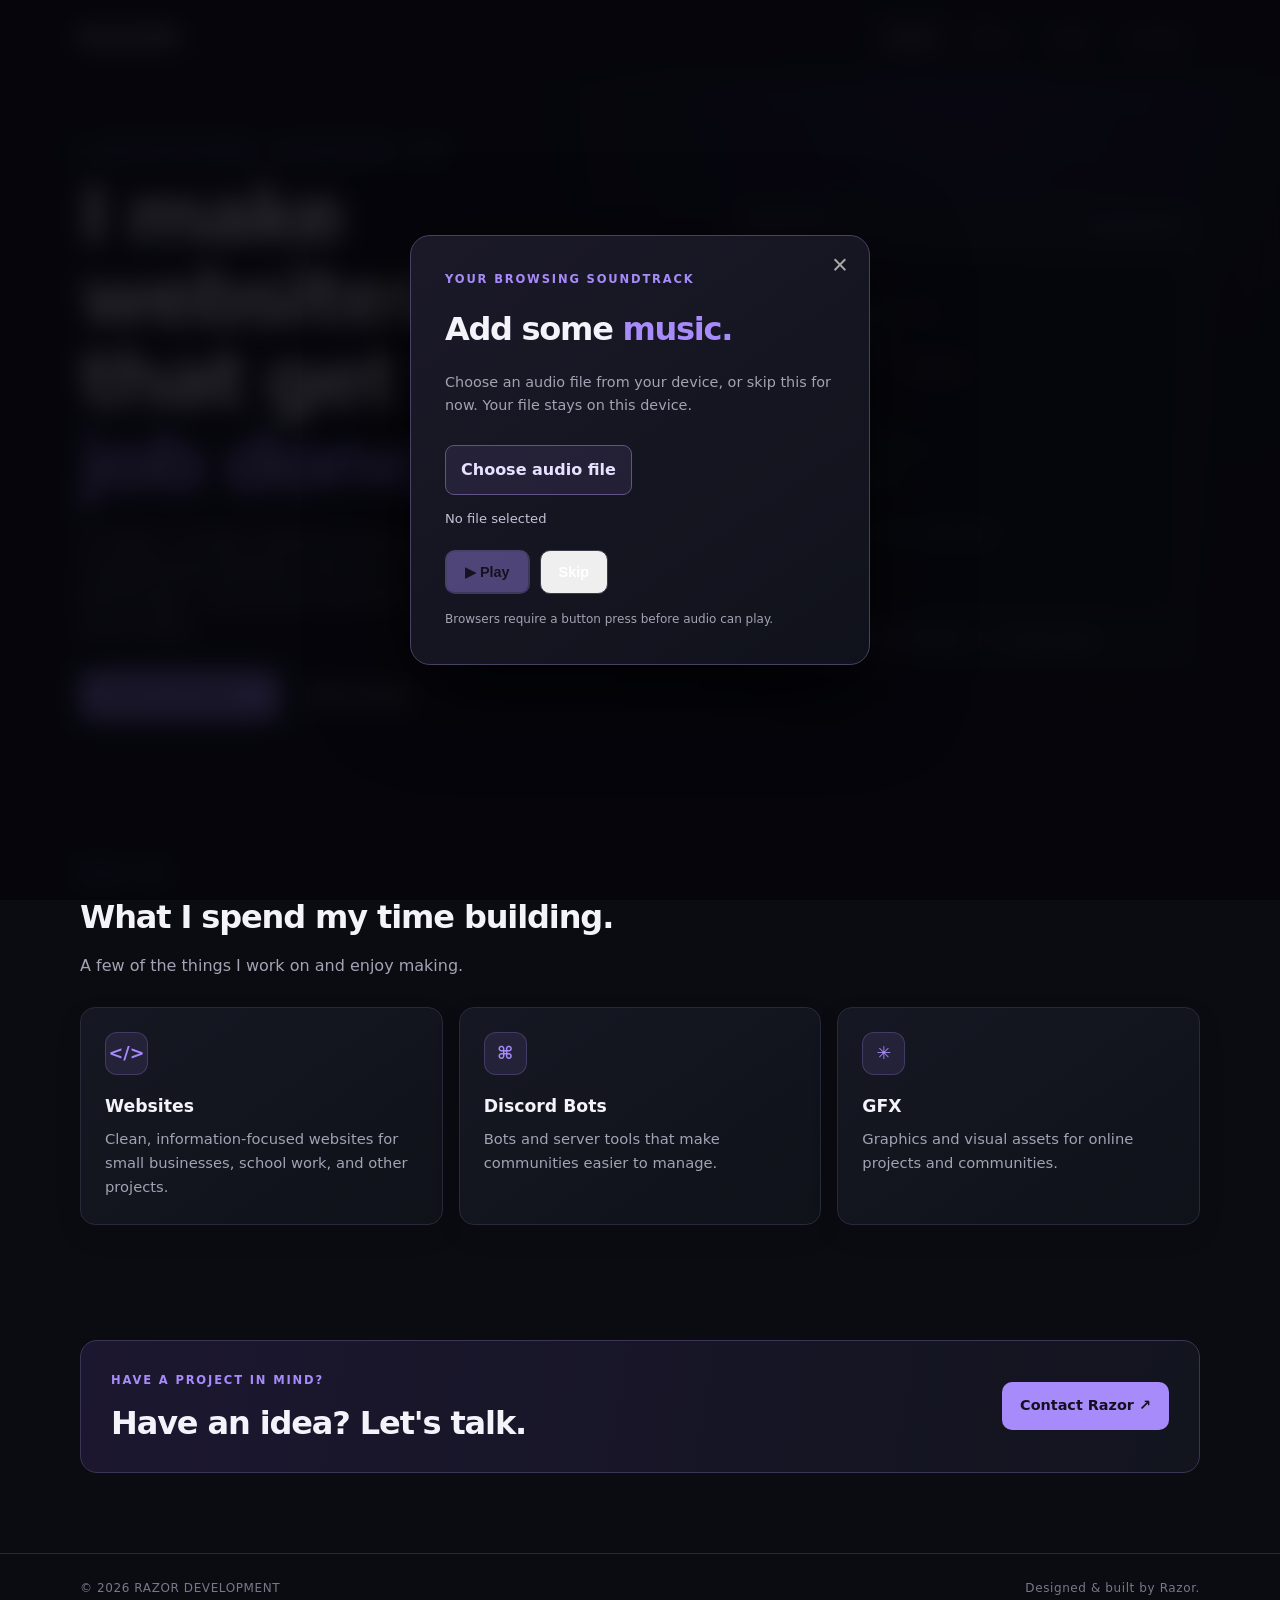
==== index.html @ 9cc21189 "Add files via upload" ====
<!DOCTYPE html>
<html lang="en">
<head>
  <meta charset="UTF-8"><meta name="viewport" content="width=device-width, initial-scale=1.0">
  <title>Razor | Developer</title><link rel="stylesheet" href="style.css">
</head>
<body>
  <header class="nav-wrap"><nav class="nav">
    <a class="logo" href="index.html">RAZOR<span>.</span></a>
    <button class="menu-toggle" aria-label="Toggle navigation" aria-expanded="false">☰</button>
    <div class="nav-links"><a class="active" href="index.html">Home</a><a href="about.html">About</a><a href="skills.html">Skills</a><a href="contact.html">Contact</a></div>
  </nav></header>
  <main>
    <section class="hero container">
      <div class="hero-copy">
        <p class="eyebrow"><span class="status-dot"></span> WEB DEVELOPMENT · DISCORD BOTS · GFX</p>
        <h1>I make websites<br>that get the <span>job done.</span></h1>
        <p class="lead">I'm Razor. I've been coding for about two years, mostly making straightforward websites, working on school projects, and building Discord bots. I also do GFX and know my way around Discord server setup.</p>
        <div class="actions"><a class="button primary" href="skills.html">Explore my skills <span>↗</span></a><a class="button secondary" href="contact.html">Get in touch</a></div>
      </div>
      <div class="hero-card">
        <div class="card-top"><span>RAZOR.DEV</span><span class="live">● RAZOR.DEV</span></div>
        <div class="code-window"><div class="dots"><i></i><i></i><i></i></div>
          <pre><span class="purple">const</span> developer = {
  name: <span class="green">"Razor"</span>,
  experience: <span class="orange">"2 years"</span>,
  focus: [
    <span class="green">"Websites"</span>,
    <span class="green">"Discord bots"</span>,
    <span class="green">"GFX design"</span>
  ],
  learning: <span class="green">"Keep learning"</span>
};</pre>
        </div>
        <div class="card-bottom"><span>CREATIVE THINKING</span><span>✦</span><span>CLEAN CODE</span></div>
      </div>
    </section>
    <!-- TODO: Add your best website screenshots or featured project cards in this section. -->
    <section class="container section">
      <div class="section-heading"><p class="eyebrow">WHAT I DO</p><h2>What I spend my time building.</h2><p class="muted">A few of the things I work on and enjoy making.</p></div>
      <div class="grid three">
        <article class="feature"><div class="feature-icon">&lt;/&gt;</div><h3>Websites</h3><p>Clean, information-focused websites for small businesses, school work, and other projects.</p></article>
        <article class="feature"><div class="feature-icon">⌘</div><h3>Discord Bots</h3><p>Bots and server tools that make communities easier to manage.</p></article>
        <article class="feature"><div class="feature-icon">✳</div><h3>GFX</h3><p>Graphics and visual assets for online projects and communities.</p></article>
      </div>
    </section>
    <section class="container callout"><div><p class="eyebrow">HAVE A PROJECT IN MIND?</p><h2>Have an idea? Let's talk.</h2></div><a class="button primary" href="contact.html">Contact Razor ↗</a></section>
  </main>
  <footer class="footer"><span>© 2026 RAZOR DEVELOPMENT</span><span>Designed & built by Razor.</span></footer>
  <script src="script.js"></script>
</body></html>
---- style.css ----
/* TODO: Customize the site palette and max width with these variables. */
:root{--bg:#0b0c12;--panel:#12141e;--panel2:#171a26;--text:#f4f3fa;--muted:#a2a3b3;--purple:#a78bfa;--line:#282a39;--max:1120px}*{box-sizing:border-box}html{scroll-behavior:smooth}body{margin:0;background:radial-gradient(ellipse at 75% 0%,#211a3c 0,transparent 32%),var(--bg);color:var(--text);font-family:Inter,ui-sans-serif,system-ui,-apple-system,Segoe UI,sans-serif;line-height:1.65}a{color:inherit;text-decoration:none}.container,.nav{width:min(var(--max),calc(100% - 48px));margin:auto}.nav-wrap{position:sticky;top:0;z-index:5;background:#0b0c12eF;border-bottom:1px solid #ffffff12;backdrop-filter:blur(16px)}.nav{height:76px;display:flex;align-items:center;justify-content:space-between}.logo{font-size:1.35rem;font-weight:900;letter-spacing:.1em}.logo span,h1 span{color:var(--purple)}.nav-links{display:flex;gap:8px}.nav-links a{color:var(--muted);font-size:.92rem;padding:9px 15px;border-radius:9px;transition:.2s}.nav-links a:hover,.nav-links a.active{color:white;background:#ffffff0d}.menu-toggle{display:none;background:none;border:1px solid var(--line);color:white;border-radius:8px;padding:7px 10px;font-size:1.2rem}.hero{min-height:610px;display:grid;grid-template-columns:1.1fr .9fr;align-items:center;gap:65px;padding-top:65px;padding-bottom:70px}.eyebrow{color:var(--purple);font-size:.72rem;font-weight:800;letter-spacing:.16em;margin:0 0 14px}.status-dot{display:inline-block;width:7px;height:7px;border-radius:50%;background:#62d69b;margin-right:8px;box-shadow:0 0 12px #62d69b}.hero h1,.page h1{font-size:clamp(2.8rem,6vw,5rem);line-height:1.07;letter-spacing:-.055em;margin:0 0 23px}.lead{color:#b8b8c7;font-size:1.08rem;max-width:610px}.narrow{max-width:650px}.actions{display:flex;gap:12px;margin-top:30px;flex-wrap:wrap}.button{display:inline-flex;align-items:center;gap:14px;padding:12px 18px;border-radius:10px;font-weight:750;font-size:.9rem;transition:transform .2s,background .2s}.button:hover{transform:translateY(-2px)}.primary{background:var(--purple);color:#151020}.primary:hover{background:#bba7ff}.secondary{border:1px solid #3a3b4b;color:white}.hero-card{padding:17px;border:1px solid #343047;border-radius:18px;background:linear-gradient(145deg,#1a1728,#11131d 70%);box-shadow:0 25px 90px #0008;transform:rotate(1deg)}.card-top,.card-bottom{display:flex;justify-content:space-between;color:#88899b;font-size:.67rem;font-weight:800;letter-spacing:.12em}.live{color:#62d69b}.code-window{margin:20px 0;background:#0b0d15;border:1px solid #292a38;border-radius:12px;padding:20px;overflow:auto}.dots{display:flex;gap:6px;margin-bottom:20px}.dots i{width:8px;height:8px;border-radius:50%;background:#545468}.code-window pre{font:clamp(.75rem,1.4vw,.9rem)/1.9 ui-monospace,SFMono-Regular,monospace;color:#d6d4e4}.purple,.violet-text{color:#b69cff}.green{color:#8bd6ad}.orange{color:#f3b779}.card-bottom{justify-content:center;gap:15px}.section{padding:75px 0}.section-heading{margin-bottom:28px}.section-heading h2,.callout h2,.panel h2{font-size:2rem;line-height:1.2;letter-spacing:-.035em;margin:0 0 10px}.muted,.feature p,.skill-card p,.panel p{color:var(--muted)}.grid{display:grid;gap:16px}.three{grid-template-columns:repeat(3,1fr)}.two{grid-template-columns:repeat(2,1fr)}.feature,.skill-card,.panel{border:1px solid var(--line);background:linear-gradient(145deg,#151722,#10121a);border-radius:15px;padding:24px}.feature-icon{width:43px;height:43px;display:grid;place-items:center;background:#a78bfa1c;border:1px solid #a78bfa3a;color:var(--purple);border-radius:12px;font-weight:800;font-size:1.1rem}.feature h3,.skill-card h3{margin:17px 0 6px;font-size:1.08rem}.feature p,.skill-card p{margin:0;font-size:.92rem}.callout{margin-top:40px;margin-bottom:80px;padding:30px;border:1px solid #3b3454;border-radius:17px;background:linear-gradient(100deg,#1c1730,#12141e);display:flex;justify-content:space-between;align-items:center;gap:20px}.callout h2{margin:0}.footer{border-top:1px solid var(--line);padding:25px max(24px,calc((100% - var(--max))/2));display:flex;justify-content:space-between;color:#77798b;font-size:.75rem;letter-spacing:.05em}.page{padding-top:85px;padding-bottom:80px;min-height:calc(100vh - 150px)}.page h1{font-size:clamp(2.8rem,5vw,4.4rem);margin-bottom:15px}.about-layout{display:grid;grid-template-columns:1.6fr .8fr;gap:18px;margin-top:42px}.about-main p:not(.eyebrow){font-size:.98rem}.facts .fact{display:flex;flex-direction:column;padding:15px 0;border-bottom:1px solid var(--line)}.fact strong{font-size:1.8rem;color:var(--purple);line-height:1.3}.fact span{font-size:.85rem;color:var(--muted)}.skills-section{padding-top:55px}.skill-head{display:flex;align-items:center;gap:15px}.skill-symbol{width:46px;height:46px;display:grid;place-items:center;border-radius:12px;background:#ffffff0b;font-size:1.15rem;font-weight:900}.skill-head h3{margin:0 0 3px}.skill-head p{font-size:.85rem}.tag{display:inline-block;margin-top:18px;border:1px solid var(--line);border-radius:30px;padding:4px 10px;color:#b9b4ca;font-size:.72rem}.orange-text{color:#f3a56a}.blue-text{color:#79aaff}.yellow-text{color:#f1d16d}.green-text{color:#8bd6ad}.contact-grid{display:grid;gap:13px;margin-top:40px;max-width:760px}.contact-card{display:flex;align-items:center;gap:17px;padding:20px;border:1px solid var(--line);border-radius:14px;background:linear-gradient(100deg,#171925,#11131c);transition:.2s}.contact-card[href]:hover{border-color:#8d76d2;transform:translateY(-2px)}.contact-icon{width:48px;height:48px;display:grid;place-items:center;border-radius:13px;background:#a78bfa1c;color:var(--purple);font-size:1.4rem}.contact-card span:nth-child(2){display:flex;flex-direction:column;flex:1}.contact-card small{font-size:.66rem;color:var(--purple);letter-spacing:.13em;font-weight:800}.contact-card strong{font-size:1.1rem}.contact-card em{font-style:normal;color:var(--muted);font-size:.8rem}.contact-card>b{color:#aaa}.unavailable{opacity:.75}.contact-note{margin-top:35px;max-width:760px}.contact-note h2{font-size:1.55rem}.contact-note p:last-child{margin-bottom:0}@media(max-width:800px){.hero{grid-template-columns:1fr;gap:35px;padding-top:65px}.hero-card{max-width:600px;width:100%;transform:none}.three{grid-template-columns:1fr 1fr}.about-layout{grid-template-columns:1fr}.callout{align-items:flex-start;flex-direction:column}}@media(max-width:600px){.container,.nav{width:min(100% - 32px,var(--max))}.nav{height:68px}.menu-toggle{display:block}.nav-links{display:none;position:absolute;top:68px;left:0;right:0;padding:12px 16px 18px;background:#0e0f17;border-bottom:1px solid var(--line);flex-direction:column}.nav-links.open{display:flex}.nav-links a{padding:11px}.hero{min-height:auto;padding-top:65px;padding-bottom:35px}.hero h1,.page h1{font-size:2.85rem}.lead{font-size:1rem}.three,.two{grid-template-columns:1fr}.section{padding:55px 0}.page{padding-top:60px}.footer{padding:22px 16px;gap:10px;flex-direction:column}.callout{margin-bottom:55px}.feature,.skill-card,.panel{padding:20px}}
::selection{background:#a78bfa;color:#111}
.feature,.skill-card,.panel,.contact-card{box-shadow:0 10px 28px #00000016}
.feature:hover,.skill-card:hover{border-color:#5b4b83;transform:translateY(-3px);transition:transform .2s,border-color .2s}
.logo{letter-spacing:.14em}

/* Music selector and persistent corner player */
.music-modal{position:fixed;inset:0;z-index:30;display:none;place-items:center;padding:20px;background:#05050bd9;backdrop-filter:blur(12px)}
.music-modal.visible{display:grid}
.music-dialog{position:relative;width:min(100%,460px);padding:34px;border:1px solid #494064;border-radius:20px;background:linear-gradient(145deg,#1b1928,#10121b);box-shadow:0 25px 90px #000b}
.music-dialog h2{font-size:2rem;letter-spacing:-.04em;margin:0 0 10px}.music-dialog h2 span{color:var(--purple)}
.music-description,.music-hint{color:var(--muted);font-size:.9rem}
.music-close{position:absolute;right:15px;top:12px;border:0;background:none;color:#aaa;font-size:1.7rem;cursor:pointer}
.music-file-label{display:inline-flex;margin-top:12px;padding:11px 15px;border:1px solid #62528a;border-radius:9px;background:#a78bfa18;color:#e8e0ff;font-weight:700;cursor:pointer}
.music-file{position:absolute;width:1px;height:1px;opacity:0;pointer-events:none}
.music-filename{min-height:1.4em;color:#c7c1d8;font-size:.82rem;overflow-wrap:anywhere}
.music-modal-actions{display:flex;gap:10px;flex-wrap:wrap;margin-top:20px}
.music-play:disabled{opacity:.4;cursor:not-allowed}
.music-hint{font-size:.75rem;margin:16px 0 0}
.music-player{position:fixed;right:20px;bottom:20px;z-index:20;display:none;align-items:center;gap:9px;padding:10px 12px;border:1px solid #39334c;border-radius:13px;background:#11121ded;box-shadow:0 10px 35px #0008;backdrop-filter:blur(12px);max-width:calc(100vw - 32px)}
.music-player.visible{display:flex}
.music-player-mark{color:var(--purple);font-size:1.2rem}
.music-player-name{max-width:150px;overflow:hidden;text-overflow:ellipsis;white-space:nowrap;color:#ddd9e9;font-size:.78rem}
.music-control{width:31px;height:31px;border:1px solid #454052;border-radius:8px;background:#ffffff0b;color:white;cursor:pointer}
.music-control:hover{border-color:var(--purple);color:var(--purple)}
@media(max-width:600px){.music-player{right:12px;bottom:12px}.music-dialog{padding:28px 22px}}
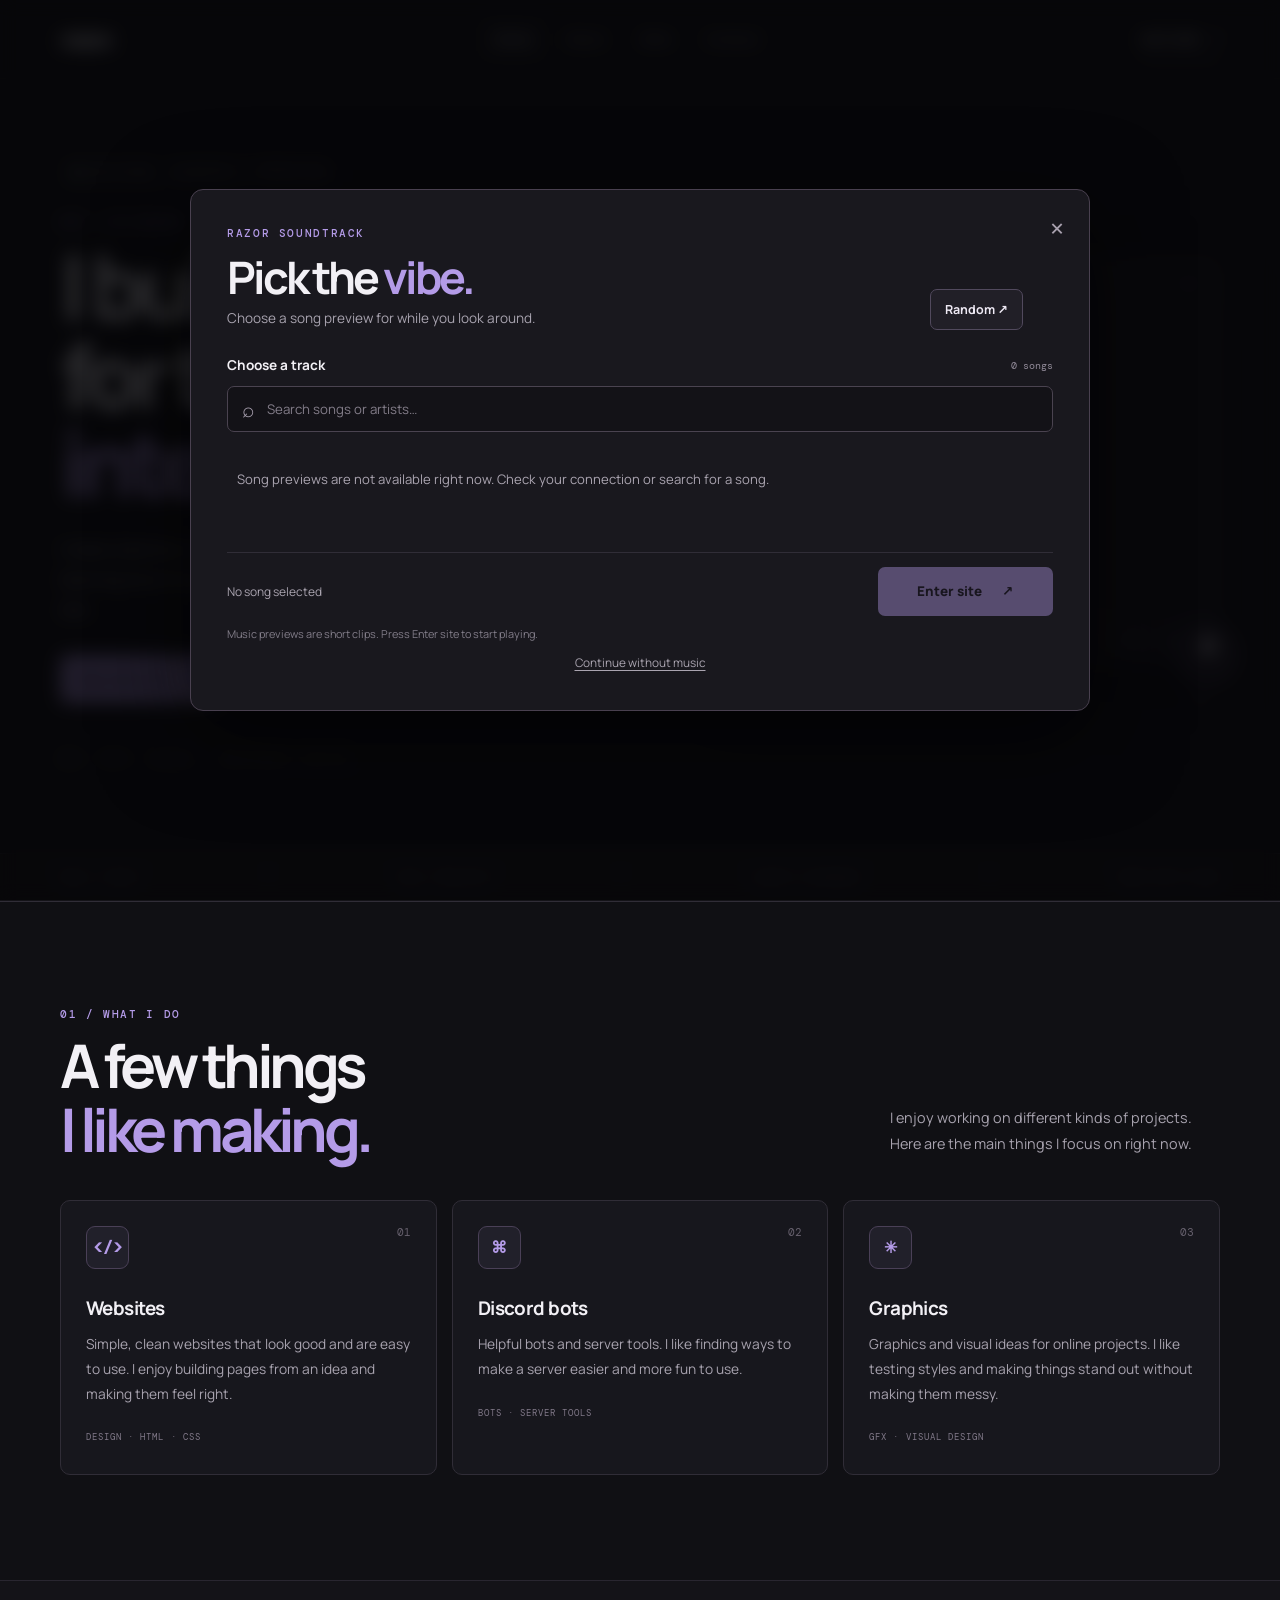
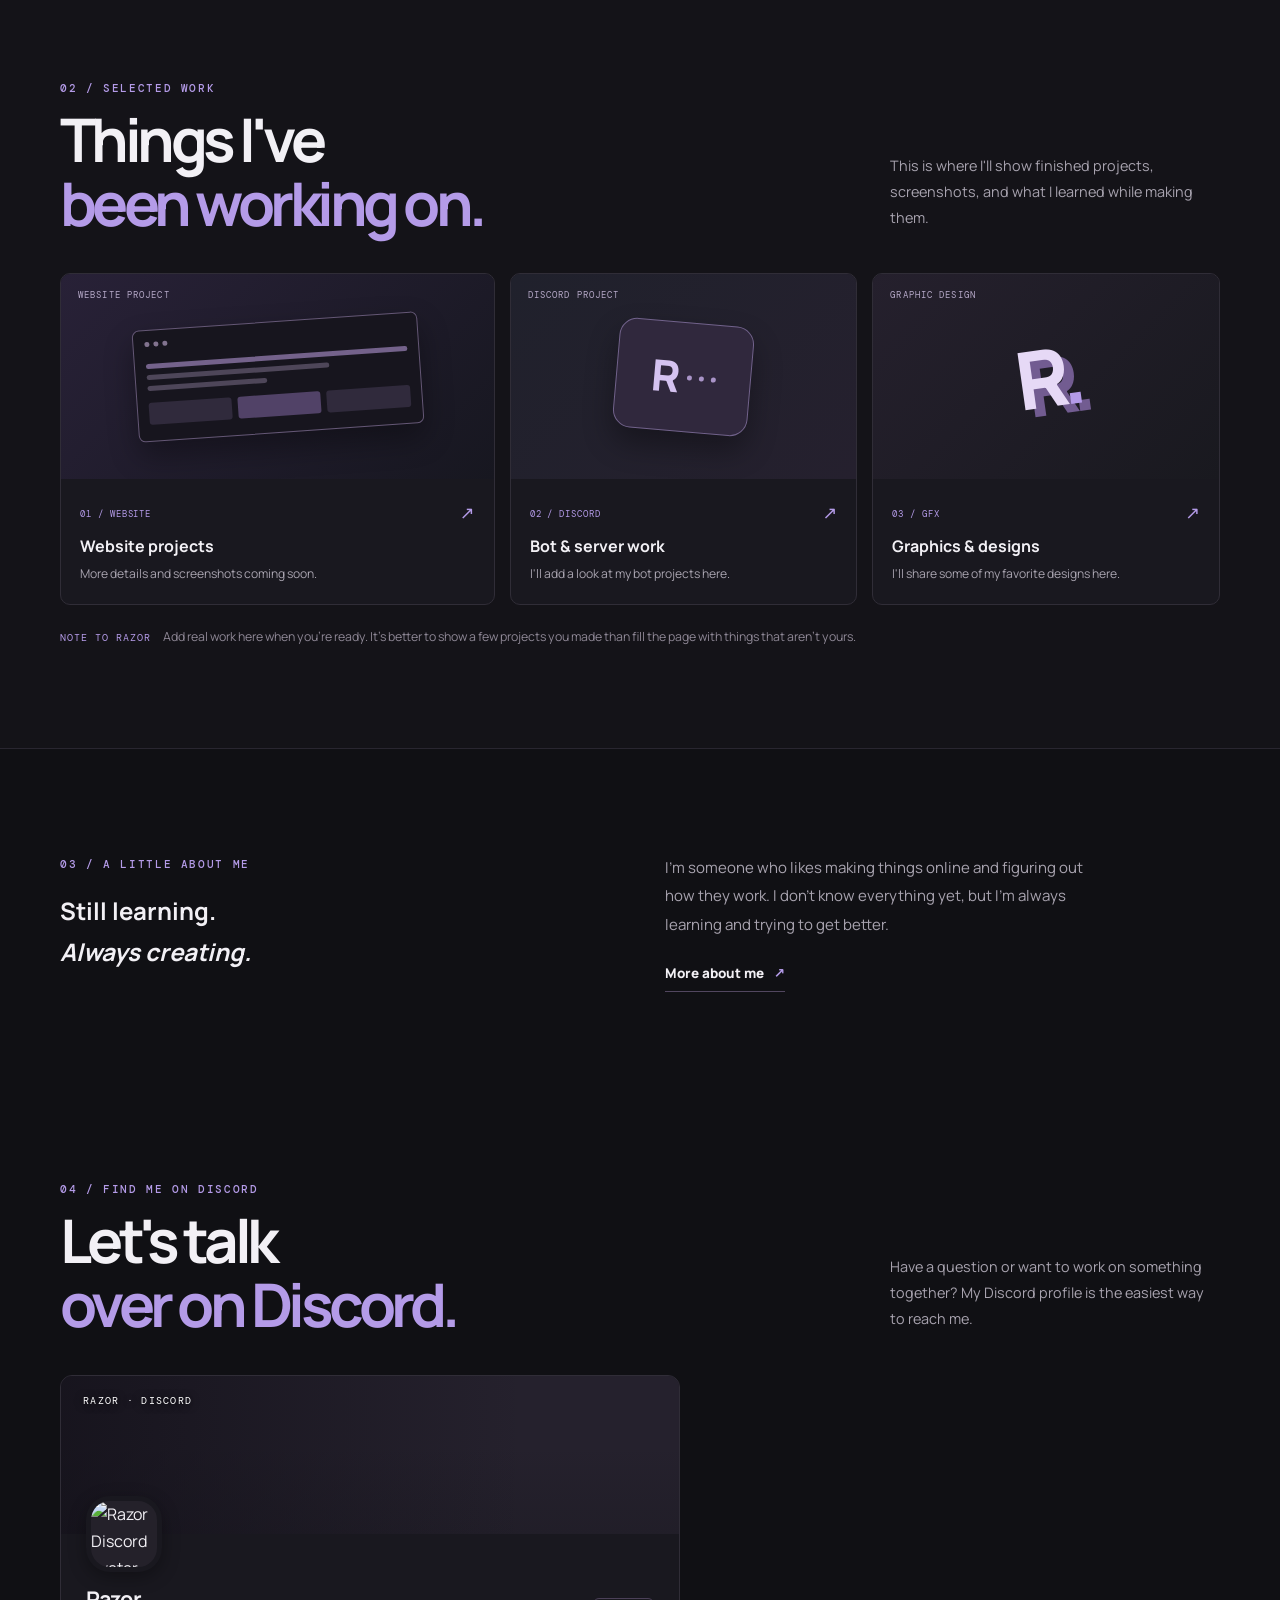
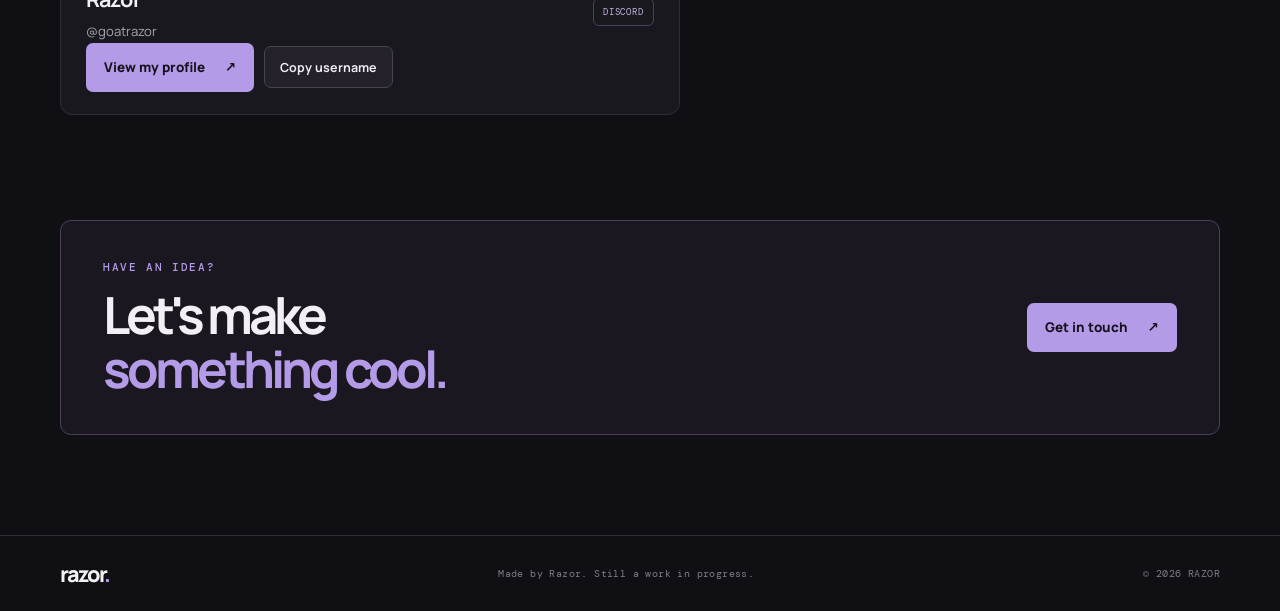
==== commit f49f51a9: "Add files via upload" ====
--- a/index.html
+++ b/index.html
@@ -1,51 +1,76 @@
-<!DOCTYPE html>
+<!doctype html>
 <html lang="en">
 <head>
-  <meta charset="UTF-8"><meta name="viewport" content="width=device-width, initial-scale=1.0">
-  <title>Razor | Developer</title><link rel="stylesheet" href="style.css">
+  <meta charset="utf-8"><meta name="viewport" content="width=device-width, initial-scale=1">
+  <meta name="description" content="Razor's portfolio — websites, Discord bots, and graphic design.">
+  <meta name="theme-color" content="#101014">
+  <title>Razor — Developer & Creator</title>
+  <link rel="preconnect" href="https://fonts.googleapis.com"><link rel="preconnect" href="https://fonts.gstatic.com" crossorigin>
+  <link href="https://fonts.googleapis.com/css2?family=DM+Mono:wght@400;500&family=Manrope:wght@400;500;600;700;800&display=swap" rel="stylesheet">
+  <link rel="stylesheet" href="style.css">
 </head>
 <body>
-  <header class="nav-wrap"><nav class="nav">
-    <a class="logo" href="index.html">RAZOR<span>.</span></a>
-    <button class="menu-toggle" aria-label="Toggle navigation" aria-expanded="false">☰</button>
+  <header class="site-header"><nav class="nav wrap" aria-label="Main navigation">
+    <a class="brand" href="index.html">razor<span>.</span></a>
+    <button class="menu-toggle" aria-label="Open menu" aria-expanded="false">☰</button>
     <div class="nav-links"><a class="active" href="index.html">Home</a><a href="about.html">About</a><a href="skills.html">Skills</a><a href="contact.html">Contact</a></div>
+    <a class="nav-cta" href="contact.html">Let's talk <span>↗</span></a>
   </nav></header>
   <main>
-    <section class="hero container">
+    <section class="hero wrap">
       <div class="hero-copy">
-        <p class="eyebrow"><span class="status-dot"></span> WEB DEVELOPMENT · DISCORD BOTS · GFX</p>
-        <h1>I make websites<br>that get the <span>job done.</span></h1>
-        <p class="lead">I'm Razor. I've been coding for about two years, mostly making straightforward websites, working on school projects, and building Discord bots. I also do GFX and know my way around Discord server setup.</p>
-        <div class="actions"><a class="button primary" href="skills.html">Explore my skills <span>↗</span></a><a class="button secondary" href="contact.html">Get in touch</a></div>
+        <div class="availability"><span></span> BUILDING, LEARNING & IMPROVING</div>
+        <p class="kicker">HEY, I'M RAZOR.</p>
+        <h1>I build things<br>for the <em>internet.</em></h1>
+        <p class="hero-intro">I make websites, Discord bots, and graphics. I like trying new ideas, learning how things work, and making each project better than the last.</p>
+        <div class="hero-actions"><a class="btn btn-primary" href="#work">See what I do <span>↘</span></a><a class="btn btn-quiet" href="contact.html">Get in touch</a></div>
+        <div class="hero-meta"><span>WEB · BOTS · DESIGN</span><span>INDEPENDENT CREATOR</span></div>
       </div>
-      <div class="hero-card">
-        <div class="card-top"><span>RAZOR.DEV</span><span class="live">● RAZOR.DEV</span></div>
-        <div class="code-window"><div class="dots"><i></i><i></i><i></i></div>
-          <pre><span class="purple">const</span> developer = {
-  name: <span class="green">"Razor"</span>,
-  experience: <span class="orange">"2 years"</span>,
-  focus: [
-    <span class="green">"Websites"</span>,
-    <span class="green">"Discord bots"</span>,
-    <span class="green">"GFX design"</span>
-  ],
-  learning: <span class="green">"Keep learning"</span>
-};</pre>
-        </div>
-        <div class="card-bottom"><span>CREATIVE THINKING</span><span>✦</span><span>CLEAN CODE</span></div>
+      <div class="hero-visual" aria-label="Decorative code preview">
+        <div class="visual-top"><span><i></i><i></i><i></i></span><span>about-razor.js</span><span>•••</span></div>
+        <div class="code-art"><p><b>01</b> <span class="syntax-purple">const</span> <span class="syntax-white">creator</span> = {</p><p><b>02</b> &nbsp;name: <span class="syntax-green">"Razor"</span>,</p><p><b>03</b> &nbsp;making: [</p><p><b>04</b> &nbsp;&nbsp;<span class="syntax-green">"Websites"</span>,</p><p><b>05</b> &nbsp;&nbsp;<span class="syntax-green">"Discord bots"</span>,</p><p><b>06</b> &nbsp;&nbsp;<span class="syntax-green">"Graphics"</span></p><p><b>07</b> &nbsp;],</p><p><b>08</b> &nbsp;goal: <span class="syntax-orange">"Keep improving"</span></p><p><b>09</b> };</p></div>
+        <div class="visual-bottom"><span><i class="status-dot"></i> CURRENTLY LEARNING</span><span>✳ 001 / RAZOR</span></div>
+        <div class="visual-stamp">R<span>.</span></div>
       </div>
     </section>
-    <!-- TODO: Add your best website screenshots or featured project cards in this section. -->
-    <section class="container section">
-      <div class="section-heading"><p class="eyebrow">WHAT I DO</p><h2>What I spend my time building.</h2><p class="muted">A few of the things I work on and enjoy making.</p></div>
-      <div class="grid three">
-        <article class="feature"><div class="feature-icon">&lt;/&gt;</div><h3>Websites</h3><p>Clean, information-focused websites for small businesses, school work, and other projects.</p></article>
-        <article class="feature"><div class="feature-icon">⌘</div><h3>Discord Bots</h3><p>Bots and server tools that make communities easier to manage.</p></article>
-        <article class="feature"><div class="feature-icon">✳</div><h3>GFX</h3><p>Graphics and visual assets for online projects and communities.</p></article>
+
+    <section class="intro-strip"><div class="wrap strip-inner"><span>SMALL IDEAS</span><b>×</b><span>REAL PROJECTS</span><b>×</b><span>ALWAYS LEARNING</span><b>×</b><span>MADE WITH CARE</span></div></section>
+
+    <section class="section wrap" id="work">
+      <div class="section-top"><div><p class="kicker">01 / WHAT I DO</p><h2>A few things<br><em>I like making.</em></h2></div><p class="section-note">I enjoy working on different kinds of projects. Here are the main things I focus on right now.</p></div>
+      <div class="service-grid">
+        <article class="service-card"><span class="service-number">01</span><div class="service-icon">&lt;/&gt;</div><h3>Websites</h3><p>Simple, clean websites that look good and are easy to use. I enjoy building pages from an idea and making them feel right.</p><span class="service-foot">DESIGN · HTML · CSS</span></article>
+        <article class="service-card"><span class="service-number">02</span><div class="service-icon">⌘</div><h3>Discord bots</h3><p>Helpful bots and server tools. I like finding ways to make a server easier and more fun to use.</p><span class="service-foot">BOTS · SERVER TOOLS</span></article>
+        <article class="service-card"><span class="service-number">03</span><div class="service-icon">✳</div><h3>Graphics</h3><p>Graphics and visual ideas for online projects. I like testing styles and making things stand out without making them messy.</p><span class="service-foot">GFX · VISUAL DESIGN</span></article>
       </div>
     </section>
-    <section class="container callout"><div><p class="eyebrow">HAVE A PROJECT IN MIND?</p><h2>Have an idea? Let's talk.</h2></div><a class="button primary" href="contact.html">Contact Razor ↗</a></section>
+
+    <section class="work-section"><div class="wrap section">
+      <div class="section-top"><div><p class="kicker">02 / SELECTED WORK</p><h2>Things I've<br><em>been working on.</em></h2></div><p class="section-note">This is where I'll show finished projects, screenshots, and what I learned while making them.</p></div>
+      <!-- TODO: Replace these sample cards with real projects. Add a screenshot, project link, and a short explanation for each one. -->
+      <div class="project-grid">
+        <article class="project-card project-featured"><div class="project-preview preview-one"><span class="preview-label">WEBSITE PROJECT</span><div class="mock-window"><div class="mock-bar"><i></i><i></i><i></i></div><div class="mock-lines"><b></b><b></b><b></b></div><div class="mock-blocks"><i></i><i></i><i></i></div></div></div><div class="project-info"><div><span class="project-type">01 / WEBSITE</span><h3>Website projects</h3><p>More details and screenshots coming soon.</p></div><span class="project-arrow">↗</span></div></article>
+        <article class="project-card"><div class="project-preview preview-two"><span class="preview-label">DISCORD PROJECT</span><div class="discord-shape"><span>R</span><i></i><i></i><i></i></div></div><div class="project-info"><div><span class="project-type">02 / DISCORD</span><h3>Bot & server work</h3><p>I'll add a look at my bot projects here.</p></div><span class="project-arrow">↗</span></div></article>
+        <article class="project-card"><div class="project-preview preview-three"><span class="preview-label">GRAPHIC DESIGN</span><div class="gfx-shape">R<span>.</span></div></div><div class="project-info"><div><span class="project-type">03 / GFX</span><h3>Graphics & designs</h3><p>I'll share some of my favorite designs here.</p></div><span class="project-arrow">↗</span></div></article>
+      </div>
+      <p class="small-note"><span>NOTE TO RAZOR</span> Add real work here when you're ready. It's better to show a few projects you made than fill the page with things that aren't yours.</p>
+    </div></section>
+
+    <section class="section wrap about-preview"><div><p class="kicker">03 / A LITTLE ABOUT ME</p><h2>Still learning.<br><em>Always creating.</em></h2></div><div class="about-preview-copy"><p>I'm someone who likes making things online and figuring out how they work. I don't know everything yet, but I'm always learning and trying to get better.</p><a class="text-link" href="about.html">More about me <span>↗</span></a></div></section>
+    <section class="section wrap discord-home-section">
+      <div class="section-top"><div><p class="kicker">04 / FIND ME ON DISCORD</p><h2>Let's talk<br><em>over on Discord.</em></h2></div><p class="section-note">Have a question or want to work on something together? My Discord profile is the easiest way to reach me.</p></div>
+      <article class="discord-profile-card discord-home-card">
+        <div class="discord-banner"><span class="discord-banner-tag">RAZOR · DISCORD</span></div>
+        <div class="discord-profile-body">
+          <img class="discord-avatar" src="discord-avatar.png" alt="Razor Discord avatar">
+          <div class="discord-profile-heading"><div><h2>Razor</h2><p>@goatrazor</p></div><span class="discord-profile-label">DISCORD</span></div>
+          <div class="discord-profile-actions"><a class="btn btn-primary" href="https://discord.com/users/736232016072147005" target="_blank" rel="noopener noreferrer">View my profile <span>↗</span></a><button class="copy-button" type="button" data-copy="goatrazor">Copy username</button></div>
+        </div>
+      </article>
+    </section>
+
+    <section class="contact-banner wrap"><div><p class="kicker">HAVE AN IDEA?</p><h2>Let's make<br><em>something cool.</em></h2></div><a class="btn btn-primary" href="contact.html">Get in touch <span>↗</span></a></section>
   </main>
-  <footer class="footer"><span>© 2026 RAZOR DEVELOPMENT</span><span>Designed & built by Razor.</span></footer>
+  <footer class="footer"><div class="wrap footer-inner"><a class="brand" href="index.html">razor<span>.</span></a><span>Made by Razor. Still a work in progress.</span><span>© <span id="year">2026</span> RAZOR</span></div></footer>
   <script src="script.js"></script>
-</body></html>+</body></html>
--- a/style.css
+++ b/style.css
@@ -1,27 +1,30 @@
-/* TODO: Customize the site palette and max width with these variables. */
-:root{--bg:#0b0c12;--panel:#12141e;--panel2:#171a26;--text:#f4f3fa;--muted:#a2a3b3;--purple:#a78bfa;--line:#282a39;--max:1120px}*{box-sizing:border-box}html{scroll-behavior:smooth}body{margin:0;background:radial-gradient(ellipse at 75% 0%,#211a3c 0,transparent 32%),var(--bg);color:var(--text);font-family:Inter,ui-sans-serif,system-ui,-apple-system,Segoe UI,sans-serif;line-height:1.65}a{color:inherit;text-decoration:none}.container,.nav{width:min(var(--max),calc(100% - 48px));margin:auto}.nav-wrap{position:sticky;top:0;z-index:5;background:#0b0c12eF;border-bottom:1px solid #ffffff12;backdrop-filter:blur(16px)}.nav{height:76px;display:flex;align-items:center;justify-content:space-between}.logo{font-size:1.35rem;font-weight:900;letter-spacing:.1em}.logo span,h1 span{color:var(--purple)}.nav-links{display:flex;gap:8px}.nav-links a{color:var(--muted);font-size:.92rem;padding:9px 15px;border-radius:9px;transition:.2s}.nav-links a:hover,.nav-links a.active{color:white;background:#ffffff0d}.menu-toggle{display:none;background:none;border:1px solid var(--line);color:white;border-radius:8px;padding:7px 10px;font-size:1.2rem}.hero{min-height:610px;display:grid;grid-template-columns:1.1fr .9fr;align-items:center;gap:65px;padding-top:65px;padding-bottom:70px}.eyebrow{color:var(--purple);font-size:.72rem;font-weight:800;letter-spacing:.16em;margin:0 0 14px}.status-dot{display:inline-block;width:7px;height:7px;border-radius:50%;background:#62d69b;margin-right:8px;box-shadow:0 0 12px #62d69b}.hero h1,.page h1{font-size:clamp(2.8rem,6vw,5rem);line-height:1.07;letter-spacing:-.055em;margin:0 0 23px}.lead{color:#b8b8c7;font-size:1.08rem;max-width:610px}.narrow{max-width:650px}.actions{display:flex;gap:12px;margin-top:30px;flex-wrap:wrap}.button{display:inline-flex;align-items:center;gap:14px;padding:12px 18px;border-radius:10px;font-weight:750;font-size:.9rem;transition:transform .2s,background .2s}.button:hover{transform:translateY(-2px)}.primary{background:var(--purple);color:#151020}.primary:hover{background:#bba7ff}.secondary{border:1px solid #3a3b4b;color:white}.hero-card{padding:17px;border:1px solid #343047;border-radius:18px;background:linear-gradient(145deg,#1a1728,#11131d 70%);box-shadow:0 25px 90px #0008;transform:rotate(1deg)}.card-top,.card-bottom{display:flex;justify-content:space-between;color:#88899b;font-size:.67rem;font-weight:800;letter-spacing:.12em}.live{color:#62d69b}.code-window{margin:20px 0;background:#0b0d15;border:1px solid #292a38;border-radius:12px;padding:20px;overflow:auto}.dots{display:flex;gap:6px;margin-bottom:20px}.dots i{width:8px;height:8px;border-radius:50%;background:#545468}.code-window pre{font:clamp(.75rem,1.4vw,.9rem)/1.9 ui-monospace,SFMono-Regular,monospace;color:#d6d4e4}.purple,.violet-text{color:#b69cff}.green{color:#8bd6ad}.orange{color:#f3b779}.card-bottom{justify-content:center;gap:15px}.section{padding:75px 0}.section-heading{margin-bottom:28px}.section-heading h2,.callout h2,.panel h2{font-size:2rem;line-height:1.2;letter-spacing:-.035em;margin:0 0 10px}.muted,.feature p,.skill-card p,.panel p{color:var(--muted)}.grid{display:grid;gap:16px}.three{grid-template-columns:repeat(3,1fr)}.two{grid-template-columns:repeat(2,1fr)}.feature,.skill-card,.panel{border:1px solid var(--line);background:linear-gradient(145deg,#151722,#10121a);border-radius:15px;padding:24px}.feature-icon{width:43px;height:43px;display:grid;place-items:center;background:#a78bfa1c;border:1px solid #a78bfa3a;color:var(--purple);border-radius:12px;font-weight:800;font-size:1.1rem}.feature h3,.skill-card h3{margin:17px 0 6px;font-size:1.08rem}.feature p,.skill-card p{margin:0;font-size:.92rem}.callout{margin-top:40px;margin-bottom:80px;padding:30px;border:1px solid #3b3454;border-radius:17px;background:linear-gradient(100deg,#1c1730,#12141e);display:flex;justify-content:space-between;align-items:center;gap:20px}.callout h2{margin:0}.footer{border-top:1px solid var(--line);padding:25px max(24px,calc((100% - var(--max))/2));display:flex;justify-content:space-between;color:#77798b;font-size:.75rem;letter-spacing:.05em}.page{padding-top:85px;padding-bottom:80px;min-height:calc(100vh - 150px)}.page h1{font-size:clamp(2.8rem,5vw,4.4rem);margin-bottom:15px}.about-layout{display:grid;grid-template-columns:1.6fr .8fr;gap:18px;margin-top:42px}.about-main p:not(.eyebrow){font-size:.98rem}.facts .fact{display:flex;flex-direction:column;padding:15px 0;border-bottom:1px solid var(--line)}.fact strong{font-size:1.8rem;color:var(--purple);line-height:1.3}.fact span{font-size:.85rem;color:var(--muted)}.skills-section{padding-top:55px}.skill-head{display:flex;align-items:center;gap:15px}.skill-symbol{width:46px;height:46px;display:grid;place-items:center;border-radius:12px;background:#ffffff0b;font-size:1.15rem;font-weight:900}.skill-head h3{margin:0 0 3px}.skill-head p{font-size:.85rem}.tag{display:inline-block;margin-top:18px;border:1px solid var(--line);border-radius:30px;padding:4px 10px;color:#b9b4ca;font-size:.72rem}.orange-text{color:#f3a56a}.blue-text{color:#79aaff}.yellow-text{color:#f1d16d}.green-text{color:#8bd6ad}.contact-grid{display:grid;gap:13px;margin-top:40px;max-width:760px}.contact-card{display:flex;align-items:center;gap:17px;padding:20px;border:1px solid var(--line);border-radius:14px;background:linear-gradient(100deg,#171925,#11131c);transition:.2s}.contact-card[href]:hover{border-color:#8d76d2;transform:translateY(-2px)}.contact-icon{width:48px;height:48px;display:grid;place-items:center;border-radius:13px;background:#a78bfa1c;color:var(--purple);font-size:1.4rem}.contact-card span:nth-child(2){display:flex;flex-direction:column;flex:1}.contact-card small{font-size:.66rem;color:var(--purple);letter-spacing:.13em;font-weight:800}.contact-card strong{font-size:1.1rem}.contact-card em{font-style:normal;color:var(--muted);font-size:.8rem}.contact-card>b{color:#aaa}.unavailable{opacity:.75}.contact-note{margin-top:35px;max-width:760px}.contact-note h2{font-size:1.55rem}.contact-note p:last-child{margin-bottom:0}@media(max-width:800px){.hero{grid-template-columns:1fr;gap:35px;padding-top:65px}.hero-card{max-width:600px;width:100%;transform:none}.three{grid-template-columns:1fr 1fr}.about-layout{grid-template-columns:1fr}.callout{align-items:flex-start;flex-direction:column}}@media(max-width:600px){.container,.nav{width:min(100% - 32px,var(--max))}.nav{height:68px}.menu-toggle{display:block}.nav-links{display:none;position:absolute;top:68px;left:0;right:0;padding:12px 16px 18px;background:#0e0f17;border-bottom:1px solid var(--line);flex-direction:column}.nav-links.open{display:flex}.nav-links a{padding:11px}.hero{min-height:auto;padding-top:65px;padding-bottom:35px}.hero h1,.page h1{font-size:2.85rem}.lead{font-size:1rem}.three,.two{grid-template-columns:1fr}.section{padding:55px 0}.page{padding-top:60px}.footer{padding:22px 16px;gap:10px;flex-direction:column}.callout{margin-bottom:55px}.feature,.skill-card,.panel{padding:20px}}
-::selection{background:#a78bfa;color:#111}
-.feature,.skill-card,.panel,.contact-card{box-shadow:0 10px 28px #00000016}
-.feature:hover,.skill-card:hover{border-color:#5b4b83;transform:translateY(-3px);transition:transform .2s,border-color .2s}
-.logo{letter-spacing:.14em}
+:root{--bg:#101014;--surface:#17171d;--surface-2:#1d1b23;--text:#f2f0f5;--muted:#a8a3af;--purple:#b49be8;--purple-soft:#8f78bf;--line:#302d37;--max:1160px;--mono:'DM Mono',monospace;--sans:'Manrope',system-ui,sans-serif}*{box-sizing:border-box}html{scroll-behavior:smooth}body{margin:0;background:var(--bg);color:var(--text);font-family:var(--sans);line-height:1.7}a{color:inherit;text-decoration:none}button{font:inherit}.wrap{width:min(var(--max),calc(100% - 52px));margin-inline:auto}.site-header{position:sticky;top:0;z-index:10;background:rgba(16,16,20,.94);border-bottom:1px solid #ffffff0d;backdrop-filter:blur(14px)}.nav{height:78px;display:flex;align-items:center;justify-content:space-between}.brand{font-size:1.55rem;font-weight:800;letter-spacing:-.09em}.brand span{color:var(--purple)}.nav-links{display:flex;gap:7px}.nav-links a{padding:9px 14px;color:var(--muted);font-size:.86rem;border-radius:7px;transition:.2s}.nav-links a:hover,.nav-links a.active{color:var(--text);background:#ffffff0a}.nav-cta{font-size:.83rem;font-weight:700;border-bottom:1px solid #8d7ca6;padding:7px 0}.nav-cta span,.text-link span{color:var(--purple);margin-left:7px}.menu-toggle{display:none;border:1px solid var(--line);border-radius:8px;background:none;color:var(--text);padding:7px 11px;font-size:1.15rem}.hero{min-height:650px;display:grid;grid-template-columns:1.04fr .96fr;align-items:center;gap:7%;padding-top:78px;padding-bottom:88px}.availability{display:inline-flex;align-items:center;gap:9px;color:#b8b1c1;font: .66rem var(--mono);letter-spacing:.09em;border:1px solid #35313d;border-radius:30px;padding:8px 12px;margin-bottom:27px}.availability span,.status-dot{width:7px;height:7px;border-radius:50%;background:#91c5a5;box-shadow:0 0 0 4px #91c5a51c}.kicker{margin:0 0 13px;color:var(--purple);font:500 .68rem var(--mono);letter-spacing:.15em}.hero h1,.inner-page h1{font-size:clamp(3.5rem,7vw,6.1rem);letter-spacing:-.085em;line-height:.99;margin:0;font-weight:800}.hero h1 em,.inner-page h1 em,.section-top h2 em,.contact-banner h2 em{font-style:normal;color:var(--purple)}.hero-intro{max-width:540px;color:#b7b2bd;font-size:1.02rem;line-height:1.85;margin:26px 0 0}.hero-actions{display:flex;gap:12px;align-items:center;margin-top:29px;flex-wrap:wrap}.btn{display:inline-flex;align-items:center;justify-content:center;gap:20px;border-radius:7px;padding:13px 18px;font-size:.84rem;font-weight:800;transition:transform .2s,background .2s,border-color .2s}.btn:hover{transform:translateY(-2px)}.btn-primary{background:var(--purple);color:#17131e}.btn-primary:hover{background:#c5b1f0}.btn-quiet{border:1px solid #47414f;color:#e7e2ec}.btn-quiet:hover{border-color:var(--purple)}.hero-meta{display:flex;gap:25px;margin-top:48px;color:#77727e;font: .61rem var(--mono);letter-spacing:.1em}.hero-visual{position:relative;border:1px solid #393440;border-radius:13px;background:#17161d;padding:18px 20px 16px;box-shadow:0 24px 70px #0003;overflow:visible}.visual-top,.visual-bottom{display:flex;align-items:center;justify-content:space-between;color:#817b89;font: .62rem var(--mono);letter-spacing:.06em}.visual-top>span:first-child{display:flex;gap:5px}.visual-top i{display:block;width:7px;height:7px;border-radius:50%;background:#716b78}.visual-top i:first-child{background:#b9858d}.visual-top i:nth-child(2){background:#c6ac78}.visual-top i:nth-child(3){background:#8caa8c}.code-art{padding:39px 8px 35px;font: .82rem/2.15 var(--mono);color:#d5cfdb}.code-art p{margin:0;white-space:pre}.code-art p>b{display:inline-block;width:28px;color:#625d69;font-size:.68rem;font-weight:400}.syntax-purple{color:#c3a7f2}.syntax-white{color:#e7e1eb}.syntax-green{color:#a8c7a7}.syntax-orange{color:#d8b18b}.visual-bottom{border-top:1px solid #302c36;padding-top:13px}.visual-bottom span:first-child{display:flex;align-items:center;gap:8px}.status-dot{display:inline-block;width:6px;height:6px}.visual-stamp{position:absolute;right:-20px;bottom:-24px;width:64px;height:64px;display:grid;place-items:center;border-radius:50%;background:#25212c;border:1px solid #544866;color:#eee8f4;font-size:1.7rem;font-weight:800;transform:rotate(9deg)}.visual-stamp span{color:var(--purple)}.intro-strip{border-block:1px solid var(--line);background:#141318}.strip-inner{display:flex;justify-content:space-between;align-items:center;gap:18px;padding-block:17px;color:#938c9a;font: .64rem var(--mono);letter-spacing:.12em}.strip-inner b{color:#5d5665;font-weight:400}.section{padding-block:105px}.section-top{display:flex;align-items:flex-end;justify-content:space-between;gap:30px;margin-bottom:38px}.section-top h2,.contact-banner h2{font-size:clamp(2.5rem,4.7vw,4rem);letter-spacing:-.075em;line-height:1.06;margin:0}.section-note{max-width:330px;margin:0 0 5px;color:var(--muted);font-size:.9rem;line-height:1.8}.service-grid{display:grid;grid-template-columns:repeat(3,1fr);gap:15px}.service-card{position:relative;min-height:275px;padding:25px 25px 22px;border:1px solid var(--line);border-radius:10px;background:var(--surface);transition:border-color .2s,transform .2s}.service-card:hover,.project-card:hover{border-color:#625371;transform:translateY(-3px)}.service-number{position:absolute;top:25px;right:25px;color:#66606d;font: .66rem var(--mono)}.service-icon{width:43px;height:43px;display:grid;place-items:center;border:1px solid #4a4057;border-radius:9px;color:var(--purple);background:#b49be810;font:700 1rem var(--mono)}.service-card h3{font-size:1.18rem;letter-spacing:-.03em;margin:23px 0 8px}.service-card p,.project-info p{color:var(--muted);font-size:.86rem;line-height:1.8;margin:0}.service-foot{display:block;margin-top:25px;color:#817989;font: .59rem var(--mono);letter-spacing:.11em}.work-section{background:#141318;border-block:1px solid #292630}.work-section .section{padding-block:100px}.project-grid{display:grid;grid-template-columns:1.25fr 1fr 1fr;gap:15px}.project-card{overflow:hidden;border:1px solid var(--line);border-radius:10px;background:#19181f;transition:border-color .2s,transform .2s}.project-preview{height:205px;position:relative;display:grid;place-items:center;overflow:hidden}.preview-one{background:linear-gradient(135deg,#282137,#171720)}.preview-two{background:linear-gradient(135deg,#20212c,#25202e)}.preview-three{background:linear-gradient(135deg,#25202d,#19191f)}.preview-label{position:absolute;left:17px;top:15px;color:#b6a9c8;font: .58rem var(--mono);letter-spacing:.12em}.mock-window{width:66%;height:112px;padding:11px;border:1px solid #645775;border-radius:7px;background:#17151e;transform:rotate(-4deg);box-shadow:0 14px 30px #0005}.mock-bar{display:flex;gap:4px}.mock-bar i{width:5px;height:5px;border-radius:50%;background:#82738f}.mock-lines{display:grid;gap:6px;margin:17px 0 12px}.mock-lines b{height:5px;border-radius:4px;background:#74628b}.mock-lines b:nth-child(2){width:70%;background:#4e4659}.mock-lines b:nth-child(3){width:46%;background:#4e4659}.mock-blocks{display:flex;gap:6px}.mock-blocks i{height:22px;flex:1;border-radius:3px;background:#302a3c}.mock-blocks i:nth-child(2){background:#514267}.discord-shape{width:135px;height:110px;border:1px solid #71628b;border-radius:18px;background:#30283d;display:flex;align-items:center;justify-content:center;gap:7px;transform:rotate(5deg);box-shadow:0 15px 30px #0005}.discord-shape span{font-size:2.7rem;font-weight:800;color:#d4c2f0}.discord-shape i{width:5px;height:5px;border-radius:50%;background:#a994c8}.gfx-shape{font-size:5rem;font-weight:800;letter-spacing:-.12em;color:#e6d9f6;text-shadow:8px 8px 0 #725c91;transform:rotate(-8deg)}.gfx-shape span{color:var(--purple)}.project-info{display:flex;justify-content:space-between;gap:15px;padding:19px}.project-type{color:var(--purple);font: .59rem var(--mono);letter-spacing:.1em}.project-info h3{font-size:1rem;margin:7px 0 3px}.project-info p{font-size:.76rem}.project-arrow{color:var(--purple);font-size:1.1rem}.small-note{margin:22px 0 0;color:#8e8795;font-size:.77rem}.small-note span{margin-right:10px;color:var(--purple);font: .62rem var(--mono);letter-spacing:.1em}.about-preview{display:grid;grid-template-columns:1fr 1fr;align-items:end;gap:50px}.about-preview-copy{max-width:440px}.about-preview-copy p{color:var(--muted);font-size:.94rem;line-height:1.9;margin:0 0 20px}.text-link{display:inline-block;font-size:.84rem;font-weight:800;border-bottom:1px solid #51465f;padding-bottom:6px}.contact-banner{display:flex;align-items:center;justify-content:space-between;gap:25px;padding:39px 42px;margin-bottom:100px;border:1px solid #4b4058;border-radius:11px;background:#1a1720}.contact-banner h2{font-size:clamp(2.4rem,4vw,3.4rem)}.footer{border-top:1px solid var(--line);padding:23px 0}.footer-inner{display:flex;align-items:center;justify-content:space-between;gap:20px;color:#827c89;font: .63rem var(--mono);letter-spacing:.04em}.footer .brand{color:var(--text);font:800 1.35rem var(--sans)}
+/* Inner pages */
+.inner-page{padding-top:92px;padding-bottom:110px;min-height:calc(100vh - 160px)}.inner-page h1{font-size:clamp(3.3rem,6vw,5.2rem)}.page-lead{max-width:620px;color:var(--muted);font-size:1.04rem;line-height:1.85;margin:22px 0 0}.about-columns{display:grid;grid-template-columns:1.4fr .8fr;gap:16px;margin-top:55px}.content-panel,.side-panel,.contact-aside{border:1px solid var(--line);border-radius:10px;background:var(--surface);padding:29px}.content-panel h2,.contact-aside h2{font-size:1.75rem;letter-spacing:-.05em;line-height:1.2;margin:0 0 18px}.content-panel p:not(.kicker),.contact-aside>p:not(.kicker){color:var(--muted);font-size:.91rem;line-height:1.9}.info-line{display:flex;flex-direction:column;gap:4px;padding:14px 0;border-bottom:1px solid var(--line)}.info-line:last-child{border:0}.info-line span{color:#8d8495;font: .6rem var(--mono);letter-spacing:.12em}.info-line b{font-size:.9rem}.inner-section{margin-top:75px}.section-mini-head{display:flex;justify-content:space-between;align-items:center;border-bottom:1px solid var(--line);padding-bottom:13px;margin-bottom:18px}.section-mini-head>span{color:#827b89;font: .6rem var(--mono);letter-spacing:.1em}.value-grid{display:grid;grid-template-columns:repeat(3,1fr);gap:15px}.value-grid article{padding:23px;border:1px solid var(--line);border-radius:9px;background:var(--surface)}.value-grid article>span{color:var(--purple);font: .65rem var(--mono)}.value-grid h3{margin:15px 0 5px;font-size:1rem}.value-grid p{margin:0;color:var(--muted);font-size:.82rem;line-height:1.8}.tool-grid{display:grid;grid-template-columns:repeat(2,1fr);gap:10px}.tool-card{display:flex;align-items:center;gap:15px;padding:17px;border:1px solid var(--line);border-radius:9px;background:var(--surface)}.tool-mark{width:43px;height:43px;flex:none;display:grid;place-items:center;border-radius:8px;background:#ffffff08;font:700 1rem var(--mono)}.tool-mark.orange{color:#e6a36d}.tool-mark.blue{color:#86a9e8}.tool-mark.yellow{color:#e5ca77}.tool-mark.green{color:#9ac49c}.tool-mark.violet{color:var(--purple)}.tool-card h3{font-size:.93rem;margin:0 0 3px}.tool-card p{font-size:.76rem;color:var(--muted);margin:0}.tool-level{margin-left:auto;color:#81798a;font: .57rem var(--mono);letter-spacing:.08em}.contact-layout{display:grid;grid-template-columns:1.15fr .85fr;gap:16px;margin-top:48px;align-items:stretch}.contact-list{display:grid;gap:10px;align-content:start}.social-card{display:flex;align-items:center;gap:15px;padding:18px;border:1px solid var(--line);border-radius:9px;background:var(--surface);transition:border-color .2s,transform .2s}.social-card[href]:hover{border-color:#6d5c83;transform:translateY(-2px)}.social-icon{width:45px;height:45px;flex:none;display:grid;place-items:center;border-radius:9px;background:#b49be812;color:var(--purple);font-size:1.35rem}.social-copy{display:flex;flex-direction:column;min-width:0;flex:1}.social-copy small{color:var(--purple);font: .59rem var(--mono);letter-spacing:.13em}.social-copy b{font-size:.96rem}.social-copy em{font-style:normal;color:var(--muted);font-size:.75rem}.social-arrow{color:var(--purple)}.muted-card{opacity:.7}.copy-button{border:1px solid #4b4354;border-radius:6px;background:#211e27;color:#eee9f2;padding:7px 12px;font-size:.72rem;cursor:pointer}.copy-button:hover{border-color:var(--purple)}.contact-aside{background:#1b1721;border-color:#453a52}.contact-aside h2{font-size:2rem}.contact-aside .text-link{margin-top:12px}.contact-footnote{color:#827b89;font-size:.76rem;margin-top:22px}.toast{position:fixed;bottom:22px;left:50%;transform:translate(-50%,15px);padding:10px 15px;border:1px solid #4b4058;border-radius:7px;background:#211d28;color:#eee;opacity:0;pointer-events:none;transition:.2s;font-size:.8rem;z-index:60}.toast.show{opacity:1;transform:translate(-50%,0)}
+/* Music picker */
+.music-modal{position:fixed;inset:0;z-index:40;display:none;place-items:center;padding:18px;background:rgba(5,5,8,.84);backdrop-filter:blur(9px)}.music-modal.visible{display:grid}.music-dialog{position:relative;width:min(100%,900px);max-height:min(90vh,820px);display:flex;flex-direction:column;overflow:hidden;padding:clamp(22px,4vw,36px);border:1px solid #49404f;border-radius:13px;background:#19181e;box-shadow:0 25px 90px #0009}.music-close{position:absolute;right:19px;top:13px;border:0;background:none;color:#a9a1af;font-size:1.8rem;cursor:pointer}.music-heading-row{display:flex;justify-content:space-between;align-items:flex-end;gap:20px;padding-right:30px}.music-dialog h2{font-size:clamp(2rem,4vw,2.8rem);line-height:1.05;letter-spacing:-.07em;margin:0 0 7px}.music-dialog h2 em{font-style:normal;color:var(--purple)}.music-description{margin:0;color:var(--muted);font-size:.85rem}.music-random{border:1px solid #51495d;border-radius:7px;background:#211f27;color:#eee9f4;padding:9px 14px;font-size:.78rem;font-weight:700;cursor:pointer}.music-random:hover{border-color:var(--purple)}.music-list-heading{display:flex;justify-content:space-between;align-items:center;margin:24px 0 9px;font-size:.85rem}.music-count{color:#928b99;font: .65rem var(--mono)}.music-search-wrap{height:46px;display:flex;align-items:center;gap:10px;padding:0 14px;border:1px solid #4a4350;border-radius:7px;background:#131217;color:#a9a1b0}.music-search-wrap span{font-size:1.3rem}.music-search{width:100%;border:0;outline:0;background:transparent;color:#f4eff7;font:inherit;font-size:.83rem}.music-search::placeholder{color:#837d89}.music-track-list{display:grid;grid-template-columns:repeat(2,minmax(0,1fr));gap:7px 12px;overflow:auto;min-height:110px;max-height:39vh;padding:12px 3px 12px 0;scrollbar-color:#665a70 #242129;scrollbar-width:thin}.music-track{min-width:0;display:flex;align-items:center;gap:11px;padding:10px;border:1px solid transparent;border-radius:8px;background:#211f26;color:#eeeaf1;text-align:left;cursor:pointer;transition:.15s}.music-track:hover{background:#292530;border-color:#554a62}.music-track.selected{background:#2b2533;border-color:#a28acb}.music-track-art{width:42px;height:42px;flex:none;display:grid;place-items:center;border-radius:7px;object-fit:cover;background:linear-gradient(140deg,#c1a9df,#76628e);color:white;font-size:1.15rem}.music-track-copy{display:flex;flex:1;min-width:0;flex-direction:column;gap:2px}.music-track-copy strong{overflow:hidden;text-overflow:ellipsis;white-space:nowrap;font-size:.82rem;font-weight:700}.music-track-copy small{overflow:hidden;text-overflow:ellipsis;white-space:nowrap;color:#aaa4b0;font-size:.7rem}.music-track-add{flex:none;color:#c9b5e8;font-size:1rem}.music-loading{grid-column:1/-1;color:#aaa4b0;font-size:.82rem;padding:10px}.music-footer-row{display:flex;align-items:center;justify-content:space-between;gap:15px;margin-top:10px;padding-top:14px;border-top:1px solid #302d37}.music-selected-label{overflow:hidden;text-overflow:ellipsis;white-space:nowrap;color:#aaa4b0;font-size:.75rem}.music-enter{min-width:175px;border:0;cursor:pointer}.music-enter:disabled{opacity:.4;cursor:not-allowed}.music-hint{margin:9px 0 0;color:#827d89;font-size:.68rem}.music-skip{align-self:center;margin-top:8px;border:0;background:none;color:#aaa4b0;text-decoration:underline;text-underline-offset:3px;font-size:.74rem;cursor:pointer}.music-player{position:fixed;right:18px;bottom:18px;z-index:25;display:none;align-items:center;gap:9px;max-width:calc(100vw - 30px);padding:9px 11px;border:1px solid #403846;border-radius:9px;background:#1a181fee;box-shadow:0 8px 28px #0007;backdrop-filter:blur(8px)}.music-player.visible{display:flex}.player-note{color:var(--purple);font-size:1.2rem}.player-copy{display:flex;flex-direction:column;min-width:0;gap:1px}.player-copy small{color:#918a9a;font: .52rem var(--mono);letter-spacing:.1em}.player-name{max-width:145px;overflow:hidden;text-overflow:ellipsis;white-space:nowrap;color:#eeeaf1;font-size:.75rem}.player-control{width:30px;height:30px;flex:none;border:1px solid #494350;border-radius:6px;background:#24212a;color:#eeeaf1;cursor:pointer}.player-control:hover{border-color:var(--purple);color:var(--purple)}
+@media(max-width:850px){.hero{gap:35px;min-height:590px}.project-grid{grid-template-columns:1fr 1fr}.project-featured{grid-column:1/-1}.project-featured .project-preview{height:230px}.section-top{align-items:flex-start;flex-direction:column}.section-note{max-width:540px}.about-columns{grid-template-columns:1fr}.contact-layout{grid-template-columns:1fr}.contact-aside{padding:25px}.hero-meta{gap:15px}}
+@media(max-width:620px){.wrap{width:min(100% - 34px,var(--max))}.nav{height:68px}.menu-toggle{display:block}.nav-cta{display:none}.nav-links{display:none;position:absolute;top:68px;left:0;right:0;padding:12px 17px 17px;background:#141318;border-bottom:1px solid var(--line);flex-direction:column}.nav-links.open{display:flex}.nav-links a{padding:11px}.hero{grid-template-columns:1fr;min-height:auto;padding-top:63px;padding-bottom:66px;gap:42px}.hero h1{font-size:clamp(3.4rem,16vw,5.1rem)}.hero-intro{font-size:.94rem}.hero-meta{margin-top:33px;font-size:.55rem;gap:12px}.hero-visual{margin-right:8px}.code-art{font-size:.72rem;padding-block:28px}.intro-strip .strip-inner{justify-content:flex-start;overflow:auto;white-space:nowrap;font-size:.55rem}.strip-inner b{flex:none}.section,.work-section .section{padding-block:72px}.section-top h2,.contact-banner h2{font-size:2.8rem}.service-grid,.project-grid,.value-grid,.tool-grid{grid-template-columns:1fr}.project-featured{grid-column:auto}.project-preview,.project-featured .project-preview{height:190px}.service-card{min-height:245px}.about-preview{grid-template-columns:1fr;gap:20px}.contact-banner{align-items:flex-start;flex-direction:column;padding:27px;margin-bottom:70px}.footer-inner{align-items:flex-start;flex-direction:column;gap:10px}.inner-page{padding-top:67px;padding-bottom:80px}.inner-page h1{font-size:3.3rem}.page-lead{font-size:.94rem}.about-columns{margin-top:36px}.content-panel,.side-panel{padding:22px}.inner-section{margin-top:55px}.section-mini-head>span{font-size:.52rem}.tool-level{font-size:.52rem}.contact-layout{margin-top:35px}.music-dialog{padding:23px 17px;max-height:92vh}.music-heading-row{align-items:flex-start;flex-direction:column;padding-right:23px}.music-random{align-self:flex-end;margin-top:-2px}.music-track-list{grid-template-columns:1fr;max-height:34vh}.music-footer-row{align-items:stretch;flex-direction:column}.music-enter{width:100%}.music-selected-label{white-space:normal}.music-player{right:10px;bottom:10px}}
+@media(prefers-reduced-motion:reduce){*,*::before,*::after{scroll-behavior:auto!important;transition:none!important}}
 
-/* Music selector and persistent corner player */
-.music-modal{position:fixed;inset:0;z-index:30;display:none;place-items:center;padding:20px;background:#05050bd9;backdrop-filter:blur(12px)}
-.music-modal.visible{display:grid}
-.music-dialog{position:relative;width:min(100%,460px);padding:34px;border:1px solid #494064;border-radius:20px;background:linear-gradient(145deg,#1b1928,#10121b);box-shadow:0 25px 90px #000b}
-.music-dialog h2{font-size:2rem;letter-spacing:-.04em;margin:0 0 10px}.music-dialog h2 span{color:var(--purple)}
-.music-description,.music-hint{color:var(--muted);font-size:.9rem}
-.music-close{position:absolute;right:15px;top:12px;border:0;background:none;color:#aaa;font-size:1.7rem;cursor:pointer}
-.music-file-label{display:inline-flex;margin-top:12px;padding:11px 15px;border:1px solid #62528a;border-radius:9px;background:#a78bfa18;color:#e8e0ff;font-weight:700;cursor:pointer}
-.music-file{position:absolute;width:1px;height:1px;opacity:0;pointer-events:none}
-.music-filename{min-height:1.4em;color:#c7c1d8;font-size:.82rem;overflow-wrap:anywhere}
-.music-modal-actions{display:flex;gap:10px;flex-wrap:wrap;margin-top:20px}
-.music-play:disabled{opacity:.4;cursor:not-allowed}
-.music-hint{font-size:.75rem;margin:16px 0 0}
-.music-player{position:fixed;right:20px;bottom:20px;z-index:20;display:none;align-items:center;gap:9px;padding:10px 12px;border:1px solid #39334c;border-radius:13px;background:#11121ded;box-shadow:0 10px 35px #0008;backdrop-filter:blur(12px);max-width:calc(100vw - 32px)}
-.music-player.visible{display:flex}
-.music-player-mark{color:var(--purple);font-size:1.2rem}
-.music-player-name{max-width:150px;overflow:hidden;text-overflow:ellipsis;white-space:nowrap;color:#ddd9e9;font-size:.78rem}
-.music-control{width:31px;height:31px;border:1px solid #454052;border-radius:8px;background:#ffffff0b;color:white;cursor:pointer}
-.music-control:hover{border-color:var(--purple);color:var(--purple)}
-@media(max-width:600px){.music-player{right:12px;bottom:12px}.music-dialog{padding:28px 22px}}
+
+/* Discord profile card — Razor's real profile links and supplied banner */
+.discord-profile-card{overflow:hidden;border:1px solid var(--line);border-radius:12px;background:#19181f}
+.discord-banner{height:158px;position:relative;background:#25212d url("https://cdn.discordapp.com/banners/736232016072147005/02a9328b086076da43beb5e8e061c74e.png?size=1024") center 42%/cover no-repeat}
+.discord-banner:after{content:"";position:absolute;inset:0;background:linear-gradient(90deg,#100e16a8,transparent 75%),linear-gradient(0deg,#19181f55,transparent 55%)}
+.discord-banner-tag{position:absolute;z-index:1;left:22px;top:18px;color:#fff;font: .62rem var(--mono);letter-spacing:.13em;text-shadow:0 1px 8px #000}
+.discord-profile-body{position:relative;padding:0 25px 22px}
+.discord-avatar{width:76px;height:76px;margin-top:-38px;position:relative;z-index:2;display:block;object-fit:cover;object-position:center;border:5px solid #19181f;border-radius:24px;background:#24212a;box-shadow:0 5px 18px #0005}
+.discord-profile-heading{display:flex;align-items:center;justify-content:space-between;gap:15px;margin-top:9px}
+.discord-profile-heading h2{margin:0;font-size:1.35rem;letter-spacing:-.04em}
+.discord-profile-heading p{margin:3px 0 0;color:var(--muted);font-size:.82rem}
+.discord-profile-label{padding:7px 9px;border:1px solid #4b4058;border-radius:6px;color:#c7b2e4;font: .56rem var(--mono);letter-spacing:.1em}
+.discord-profile-note{max-width:560px;margin:17px 0;color:var(--muted);font-size:.84rem;line-height:1.8}
+.discord-profile-actions{display:flex;align-items:center;gap:10px;flex-wrap:wrap}
+.discord-profile-actions .btn{min-height:42px}
+.discord-profile-actions .copy-button{min-height:42px;padding:0 15px;border:1px solid #494350;border-radius:7px;background:#24212a;color:#eeeaf1;font:inherit;font-size:.78rem;font-weight:700;cursor:pointer}
+.discord-profile-actions .copy-button:hover{border-color:var(--purple);color:var(--purple)}
+.discord-id-note{margin:14px 0 0;color:#77717f;font: .58rem var(--mono);letter-spacing:.04em}
+.discord-home-section{padding-top:85px}
+.discord-home-card{max-width:620px}
+@media(max-width:620px){.discord-banner{height:125px}.discord-profile-body{padding-inline:18px}.discord-profile-heading{align-items:flex-start}.discord-profile-label{font-size:.5rem}.discord-profile-actions{align-items:stretch;flex-direction:column}.discord-profile-actions .btn,.discord-profile-actions .copy-button{justify-content:center;width:100%}.discord-home-section{padding-top:60px}}
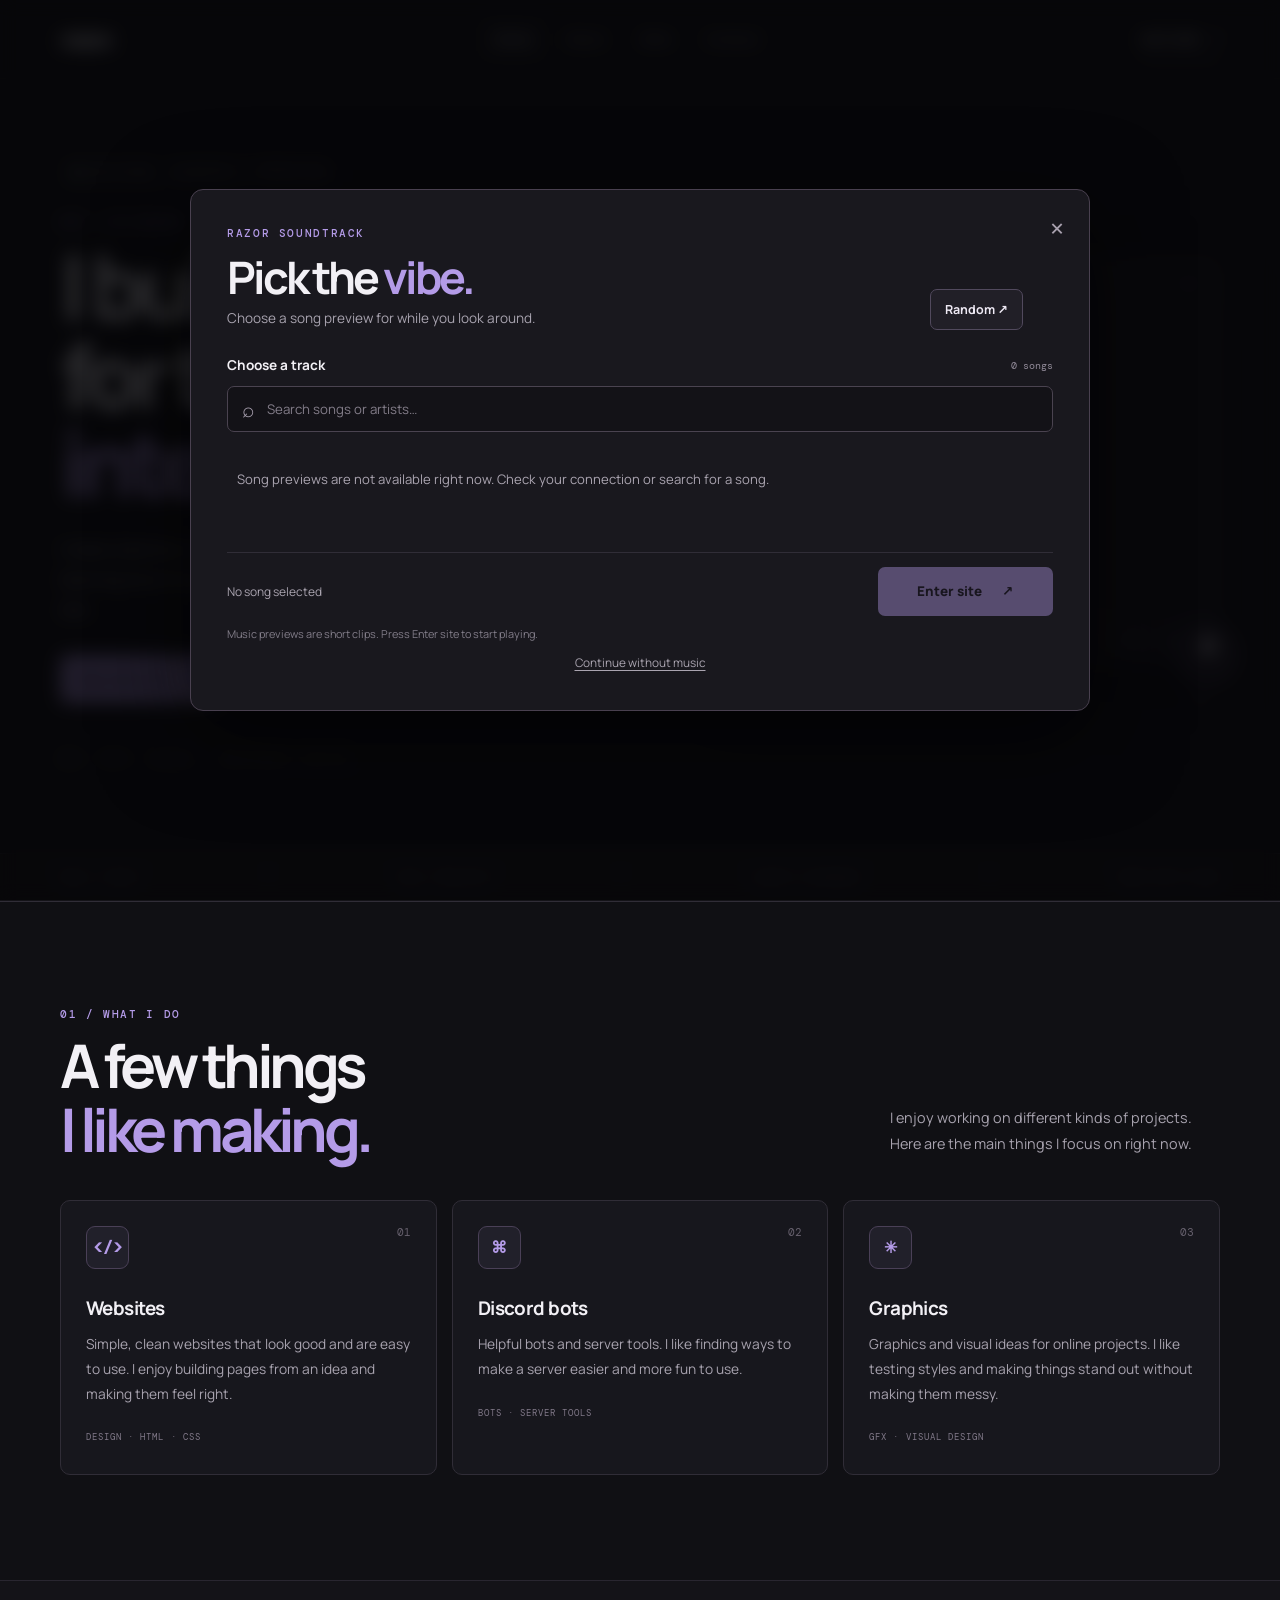
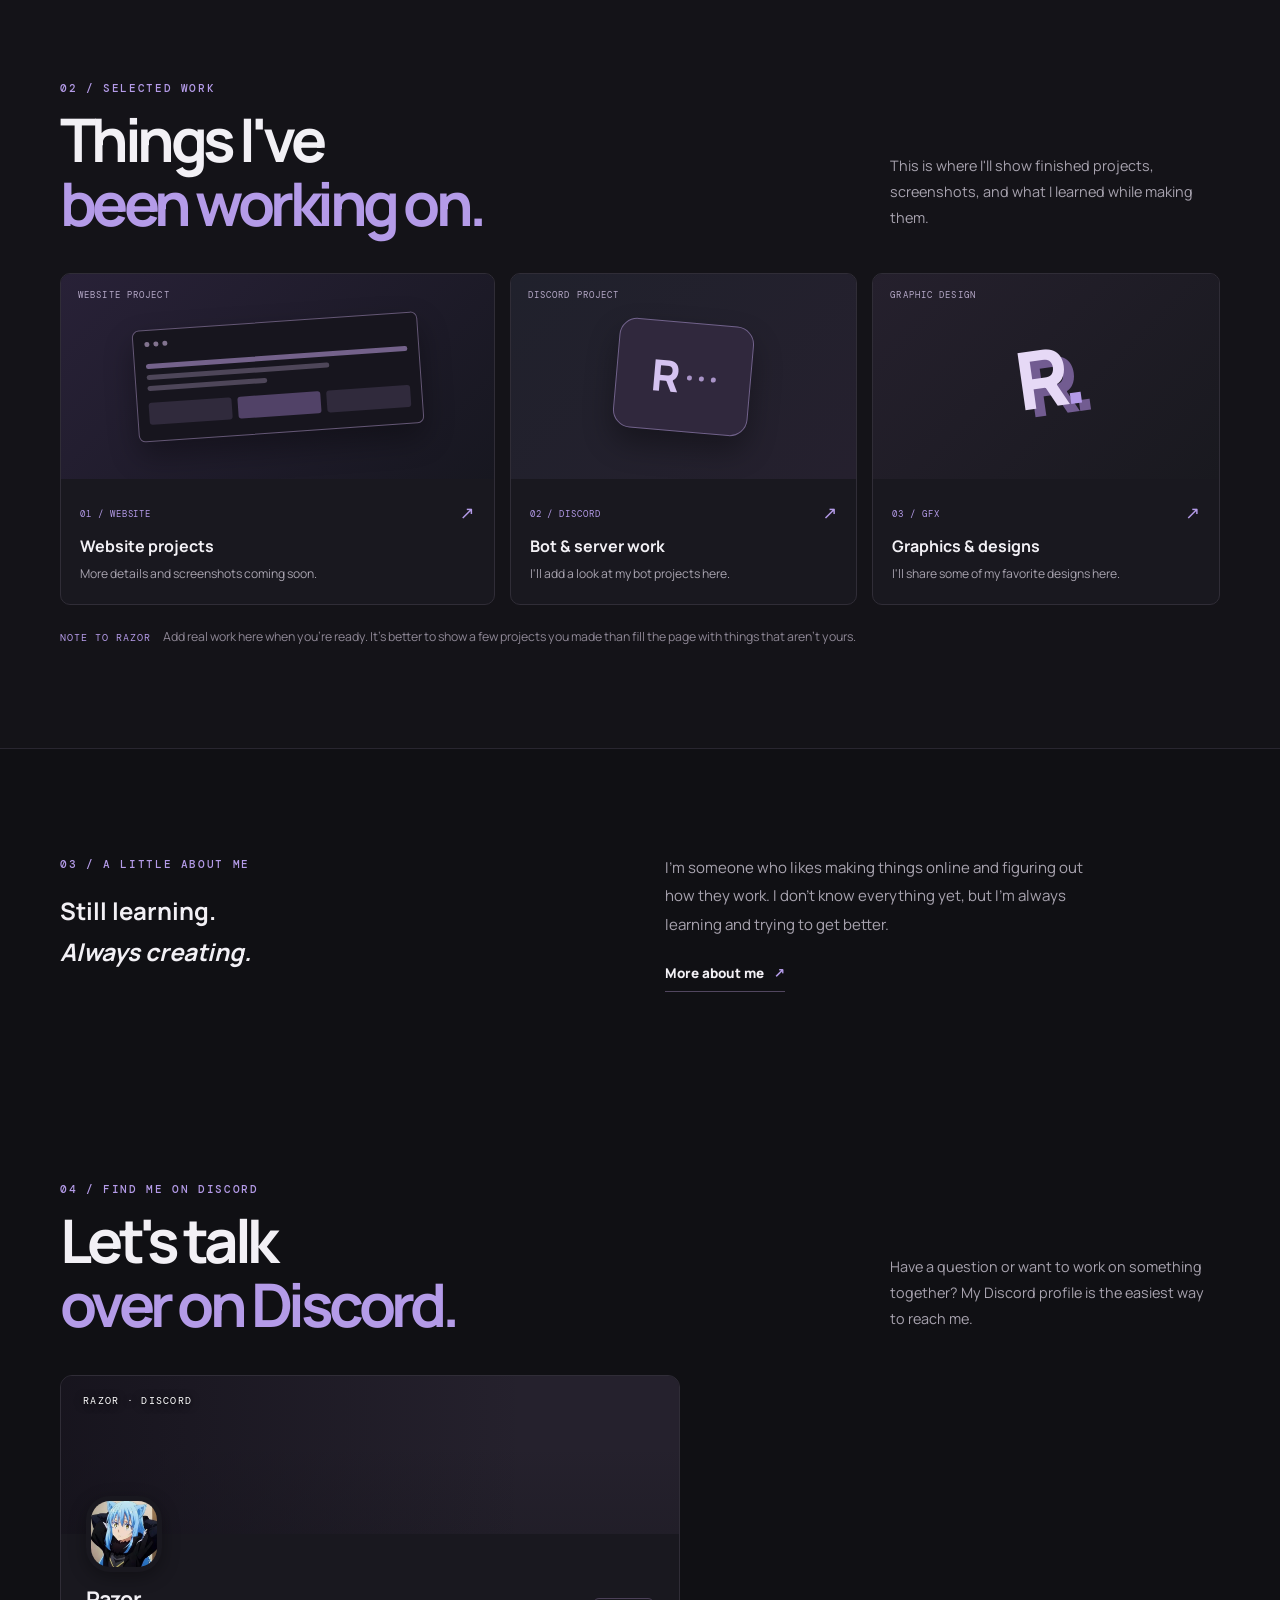
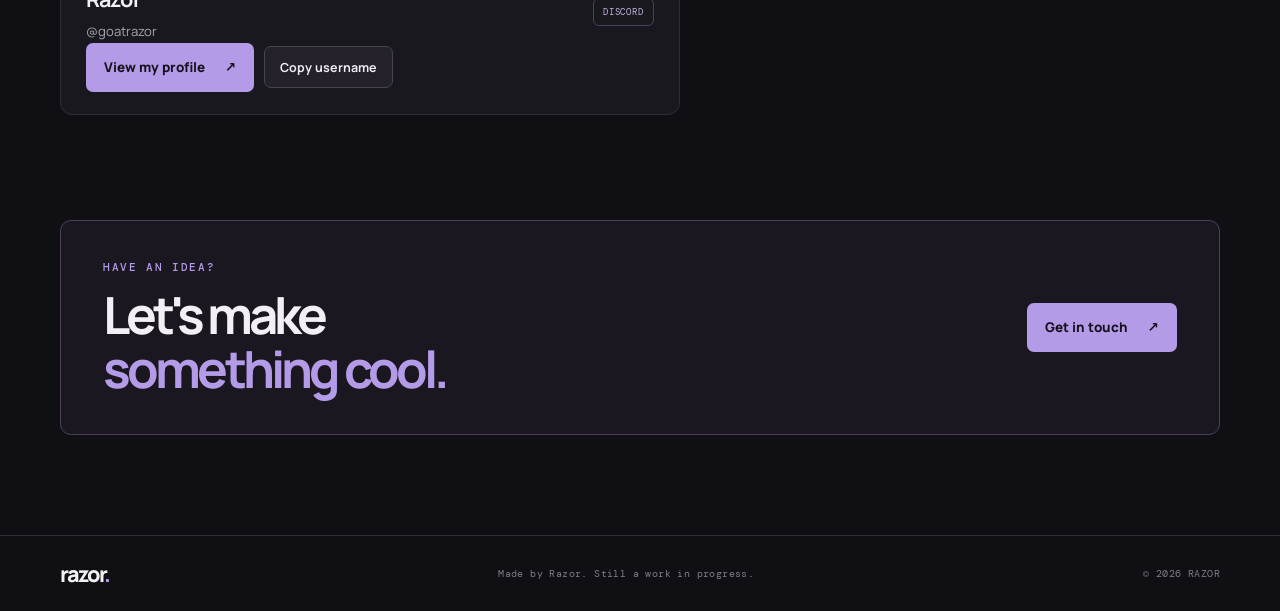
==== commit bd531a81: "Add files via upload" ====
--- a/index.html
+++ b/index.html
@@ -62,7 +62,7 @@
       <article class="discord-profile-card discord-home-card">
         <div class="discord-banner"><span class="discord-banner-tag">RAZOR · DISCORD</span></div>
         <div class="discord-profile-body">
-          <img class="discord-avatar" src="discord-avatar.png" alt="Razor Discord avatar">
+          <img class="discord-avatar" src="[data-uri]" alt="Razor Discord avatar">
           <div class="discord-profile-heading"><div><h2>Razor</h2><p>@goatrazor</p></div><span class="discord-profile-label">DISCORD</span></div>
           <div class="discord-profile-actions"><a class="btn btn-primary" href="https://discord.com/users/736232016072147005" target="_blank" rel="noopener noreferrer">View my profile <span>↗</span></a><button class="copy-button" type="button" data-copy="goatrazor">Copy username</button></div>
         </div>
--- a/style.css
+++ b/style.css
@@ -28,3 +28,6 @@
 .discord-home-section{padding-top:85px}
 .discord-home-card{max-width:620px}
 @media(max-width:620px){.discord-banner{height:125px}.discord-profile-body{padding-inline:18px}.discord-profile-heading{align-items:flex-start}.discord-profile-label{font-size:.5rem}.discord-profile-actions{align-items:stretch;flex-direction:column}.discord-profile-actions .btn,.discord-profile-actions .copy-button{justify-content:center;width:100%}.discord-home-section{padding-top:60px}}
+
+/* Avatar reliability: keep the supplied profile image visible and correctly cropped. */
+.discord-avatar{width:76px;height:76px;object-fit:cover;object-position:center;display:block;border-radius:24px;background:#24212a;}
